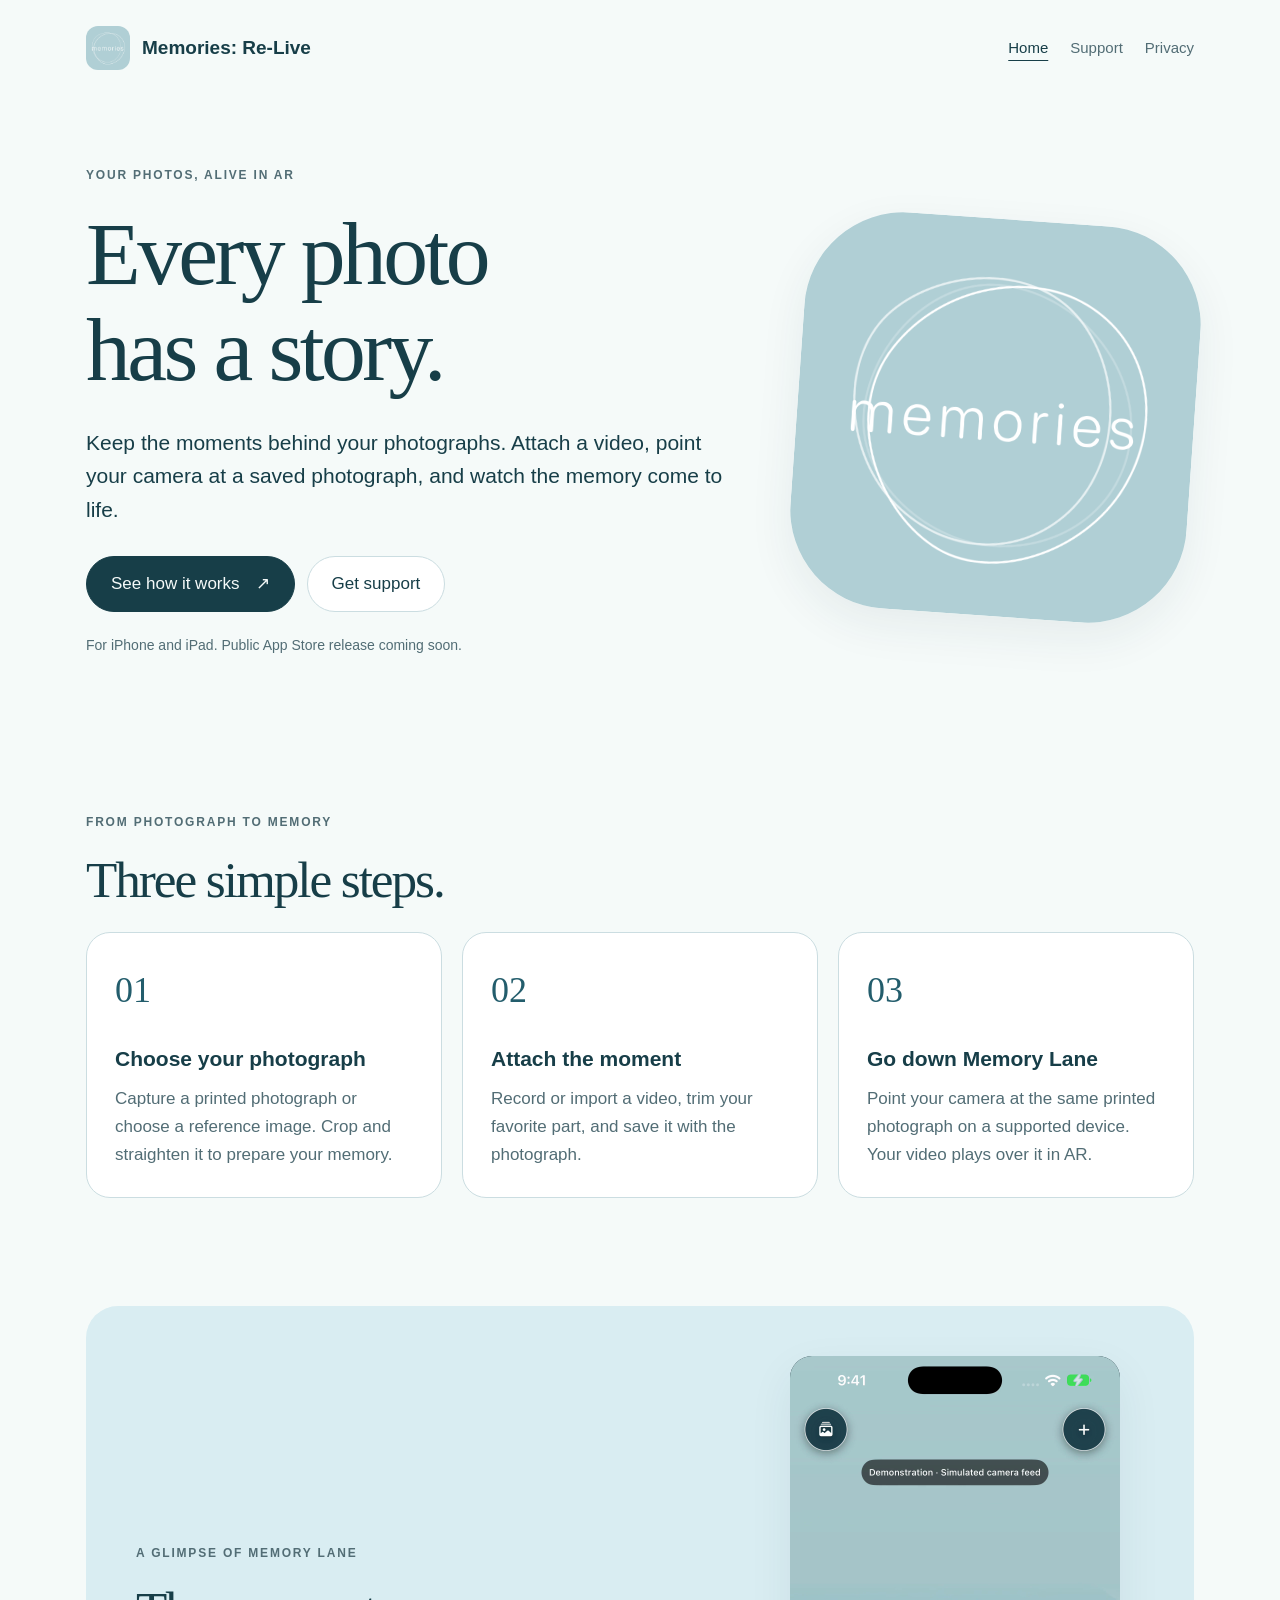
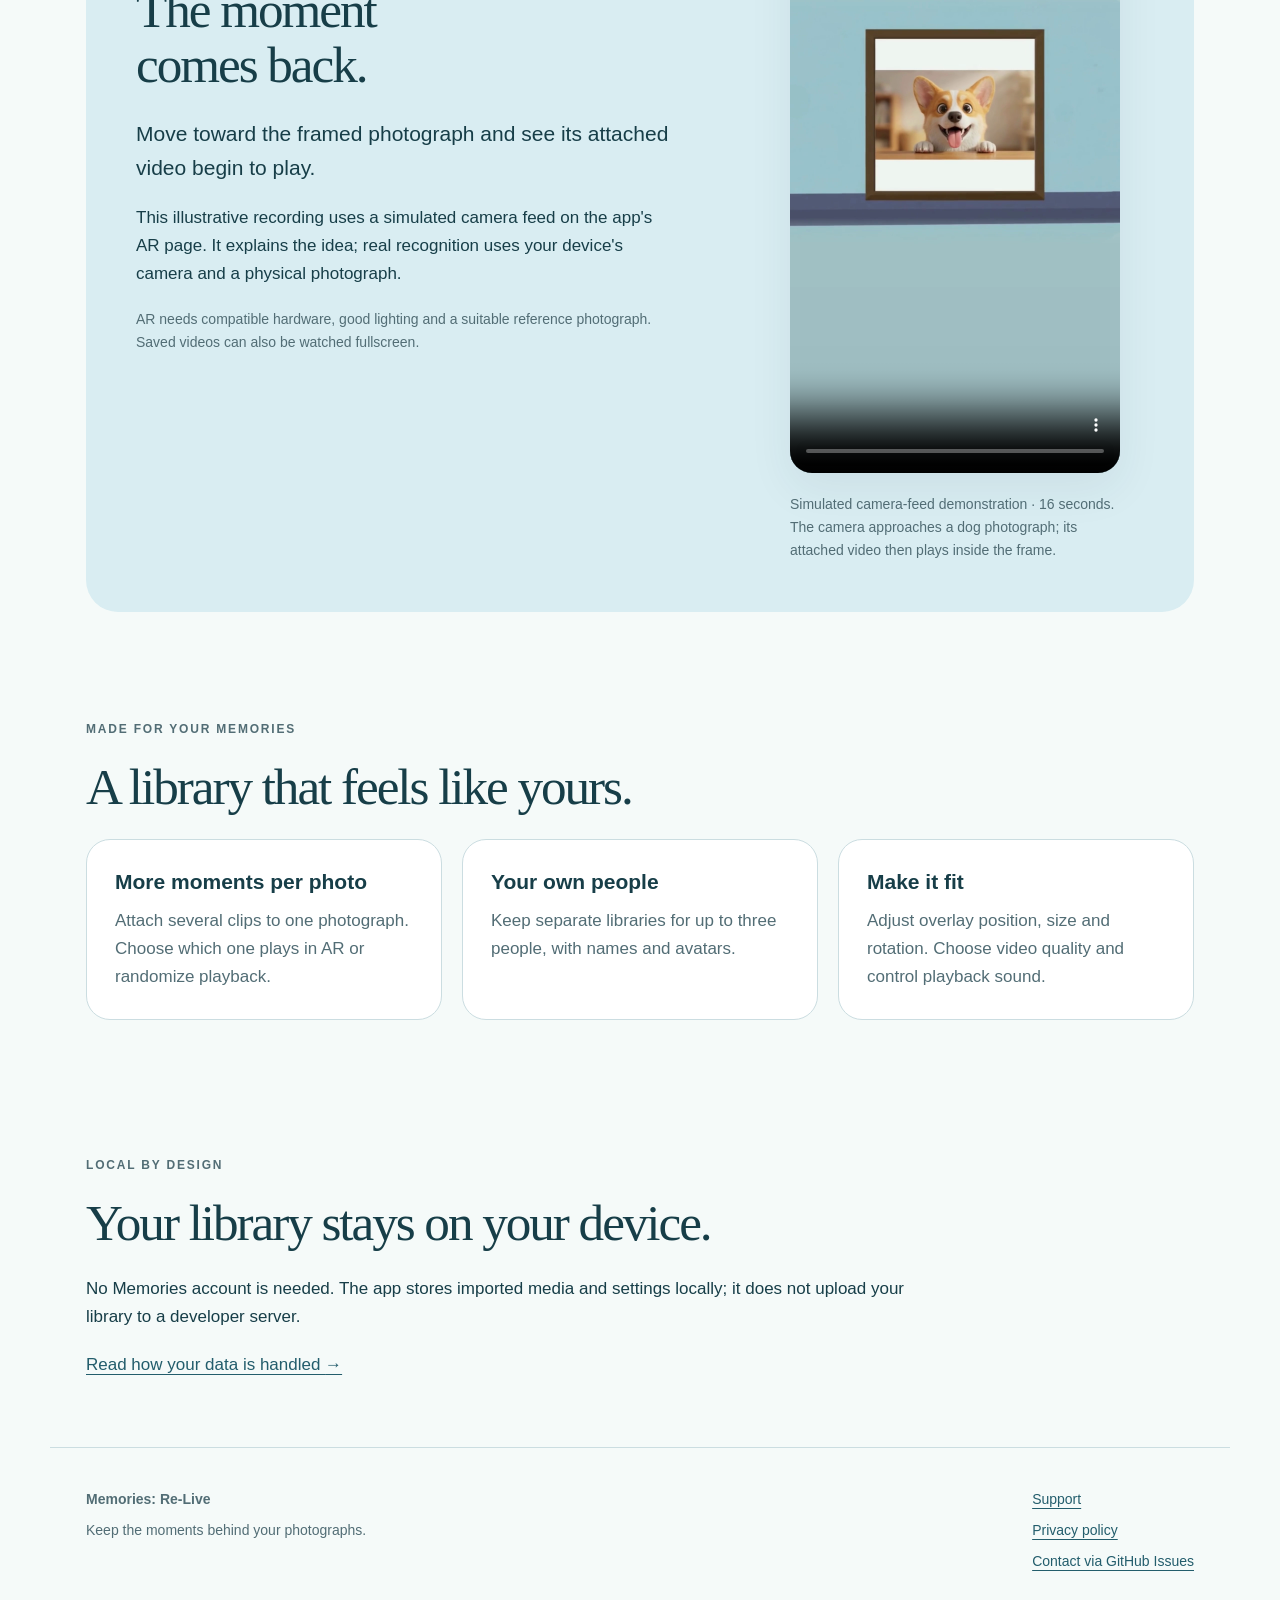
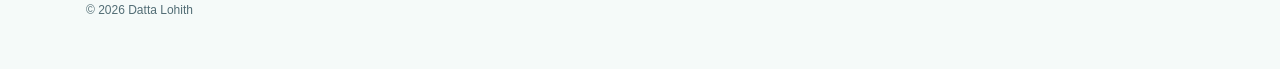
==== index.html @ 3590f0dd "Add Memories Re-Live marketing, privacy and support pages" ====
<!doctype html>
<html lang="en"><head><meta charset="utf-8"><meta name="viewport" content="width=device-width,initial-scale=1">
<title>Your Photos, Alive in AR · Memories: Re-Live</title><meta name="description" content="Connect photographs with videos and revisit your moments in augmented reality. Learn about Memories: Re-Live, privacy and support.">
<meta name="theme-color" content="#173e48"><link rel="icon" href="assets/app-icon.png" type="image/png">
<link rel="stylesheet" href="styles.css"><link rel="canonical" href="https://datta-lohith.github.io/memories-website/index.html"></head>
<body><a class="skip" href="#main">Skip to content</a>
<header class="site-header"><a class="brand" href="index.html"><img src="assets/app-icon.png" width="44" height="44" alt=""><span>Memories: Re-Live</span></a><nav aria-label="Main navigation"><a href="index.html" aria-current="page">Home</a><a href="support.html">Support</a><a href="privacy.html">Privacy</a></nav></header>
<main id="main">
<section class="hero"><div><p class="eyebrow">Your Photos, Alive in AR</p><h1>Every photo<br>has a story.</h1><p class="lead">Keep the moments behind your photographs. Attach a video, point your camera at a saved photograph, and watch the memory come to life.</p><div class="actions"><a class="button primary" href="#demo">See how it works <span aria-hidden="true">↗</span></a><a class="button" href="support.html">Get support</a></div><p class="small">For iPhone and iPad. Public App Store release coming soon.</p></div><div class="hero-mark"><img src="assets/app-icon.png" width="1024" height="1024" alt="Memories rings logo"></div></section>
<section aria-labelledby="how"><p class="eyebrow">From photograph to memory</p><h2 id="how">Three simple steps.</h2><div class="cards"><article><span class="step">01</span><h3>Choose your photograph</h3><p>Capture a printed photograph or choose a reference image. Crop and straighten it to prepare your memory.</p></article><article><span class="step">02</span><h3>Attach the moment</h3><p>Record or import a video, trim your favorite part, and save it with the photograph.</p></article><article><span class="step">03</span><h3>Go down Memory Lane</h3><p>Point your camera at the same printed photograph on a supported device. Your video plays over it in AR.</p></article></div></section>
<section class="demo-section" id="demo" aria-labelledby="demo-title"><div><p class="eyebrow">A glimpse of Memory Lane</p><h2 id="demo-title">The moment<br>comes back.</h2><p class="lead">Move toward the framed photograph and see its attached video begin to play.</p><p>This illustrative recording uses a simulated camera feed on the app's AR page. It explains the idea; real recognition uses your device's camera and a physical photograph.</p><p class="small">AR needs compatible hardware, good lighting and a suitable reference photograph. Saved videos can also be watched fullscreen.</p></div><figure class="demo"><video controls playsinline preload="none" poster="assets/demo-poster.png" aria-label="Demonstration of a dog video playing over a framed photograph"><source src="assets/memory-lane-demo.mp4" type="video/mp4">Your browser does not support embedded video. <a href="assets/memory-lane-demo.mp4">Download the demonstration</a>.</video><figcaption>Simulated camera-feed demonstration · 16 seconds. The camera approaches a dog photograph; its attached video then plays inside the frame.</figcaption></figure></section>
<section><p class="eyebrow">Made for your memories</p><h2>A library that feels like yours.</h2><div class="cards"><article><h3>More moments per photo</h3><p>Attach several clips to one photograph. Choose which one plays in AR or randomize playback.</p></article><article><h3>Your own people</h3><p>Keep separate libraries for up to three people, with names and avatars.</p></article><article><h3>Make it fit</h3><p>Adjust overlay position, size and rotation. Choose video quality and control playback sound.</p></article></div></section>
<section class="privacy-summary"><p class="eyebrow">Local by design</p><h2>Your library stays on your device.</h2><p>No Memories account is needed. The app stores imported media and settings locally; it does not upload your library to a developer server.</p><a href="privacy.html">Read how your data is handled <span aria-hidden="true">→</span></a></section></main>
<footer><div><strong>Memories: Re-Live</strong><p>Keep the moments behind your photographs.</p></div><div class="footer-links"><a href="support.html">Support</a><a href="privacy.html">Privacy policy</a><a href="https://github.com/Datta-Lohith/memories-website/issues">Contact via GitHub Issues</a></div><p class="copyright">© 2026 Datta Lohith</p></footer>
</body></html>
---- styles.css ----
:root{color-scheme:light dark;--bg:#f5faf9;--paper:#fff;--ink:#173e48;--muted:#526d75;--accent:#235d6c;--tint:#d9edf2;--line:#cbdde1;--shadow:0 16px 45px #173e4812}*{box-sizing:border-box}html{scroll-behavior:smooth;scroll-padding-top:24px}body{margin:0;background:var(--bg);color:var(--ink);font:17px/1.65 -apple-system,BlinkMacSystemFont,"Segoe UI",sans-serif}a{color:var(--accent);text-underline-offset:4px}h1,h2,h3,p{margin-top:0}h1,h2{font-family:Georgia,"Times New Roman",serif;font-weight:500;line-height:1.07;letter-spacing:-.04em}h1{font-size:clamp(48px,7vw,94px);margin-bottom:28px}h2{font-size:clamp(32px,4vw,52px);margin-bottom:24px}h3{font-size:21px;line-height:1.3;margin-bottom:12px}p{margin-bottom:20px}.site-header,main,footer{max-width:1180px;margin:auto}.site-header{display:flex;align-items:center;justify-content:space-between;gap:24px;padding:26px 36px}.brand{display:flex;align-items:center;gap:12px;color:var(--ink);text-decoration:none;font-size:19px;font-weight:650}.brand img{border-radius:12px}nav{display:flex;gap:22px;flex-wrap:wrap}nav a{color:var(--muted);text-decoration:none;font-size:15px}nav a[aria-current=page]{color:var(--ink);text-decoration:underline;text-underline-offset:7px}section{padding:68px 36px}.hero{display:grid;grid-template-columns:1.25fr .75fr;gap:50px;align-items:center;padding-top:70px}.hero-mark img{width:100%;height:auto;border-radius:25%;box-shadow:var(--shadow);transform:rotate(4deg)}.eyebrow{text-transform:uppercase;letter-spacing:.15em;font-size:12px;font-weight:700;color:var(--muted);margin-bottom:20px}.lead{font-size:21px;line-height:1.6;max-width:650px}.small,figcaption{font-size:14px;color:var(--muted)}.actions{display:flex;gap:12px;flex-wrap:wrap;margin:30px 0 22px}.button{display:inline-flex;gap:16px;align-items:center;justify-content:center;min-height:48px;padding:13px 24px;border:1px solid var(--line);border-radius:99px;text-decoration:none;color:var(--ink);background:var(--paper)}.primary{color:var(--bg);background:var(--ink);border-color:var(--ink)}.cards{display:grid;grid-template-columns:repeat(3,minmax(0,1fr));gap:20px}.cards article{padding:28px;border:1px solid var(--line);border-radius:24px;background:var(--paper)}.cards article p{margin:0;color:var(--muted)}.step{display:block;font-family:Georgia,serif;font-size:36px;margin-bottom:25px;color:var(--accent)}.demo-section{display:grid;grid-template-columns:1fr .7fr;gap:90px;align-items:center;background:var(--tint);border-radius:32px;margin:40px 36px;padding:50px}.demo{margin:0;max-width:330px;justify-self:center}.demo video{display:block;width:100%;height:auto;border-radius:22px;background:#0e232c;box-shadow:var(--shadow)}figcaption{margin-top:20px}.privacy-summary{max-width:900px}.document{max-width:880px;margin:auto;padding-top:65px}.document h2{font-family:inherit;font-size:26px;letter-spacing:-.02em;line-height:1.3;margin-top:45px}.document li{margin-bottom:12px}.notice{padding:24px 28px;border:1px solid var(--line);border-radius:22px;background:var(--tint);margin:30px 0}.notice p{margin:10px 0 0}details{border-bottom:1px solid var(--line);padding:18px 0}summary{cursor:pointer;font-weight:600}details p{margin:14px 0 0;color:var(--muted)}footer{padding:40px 36px;border-top:1px solid var(--line);display:grid;grid-template-columns:1fr 1fr;gap:20px;font-size:14px;color:var(--muted)}footer p{margin:8px 0}.footer-links{display:grid;justify-content:end;gap:8px}.copyright{grid-column:1/-1;font-size:12px}.skip{position:absolute;top:0;left:20px;transform:translateY(-110%);padding:10px 18px;background:var(--ink);color:var(--bg);z-index:2}.skip:focus{transform:translateY(0)}a:focus-visible,summary:focus-visible,video:focus-visible{outline:3px solid #ba794f;outline-offset:5px}@media(prefers-color-scheme:dark){:root{--bg:#0f242d;--paper:#17313b;--ink:#d9edf2;--muted:#a4c0c9;--accent:#a6d9e6;--tint:#1e3e49;--line:#36505b;--shadow:0 16px 45px #0003}}@media(max-width:760px){.site-header{align-items:flex-start;flex-direction:column;padding:22px 24px;gap:18px}section{padding:44px 24px}.hero{grid-template-columns:1fr;gap:35px;padding-top:35px}.hero-mark{max-width:230px;margin:10px auto}.cards{grid-template-columns:1fr}.demo-section{grid-template-columns:1fr;gap:30px;padding:32px 24px;margin:20px 16px}.document{padding-top:35px}.lead{font-size:19px}footer{grid-template-columns:1fr;padding:32px 24px}.footer-links{justify-content:start}nav{gap:24px}}@media(prefers-reduced-motion:reduce){html{scroll-behavior:auto}.hero-mark img{transform:none}}@media print{.site-header nav,.actions,.demo{display:none}body{color:#000;background:#fff;font-size:12pt}.document,section{padding:20px 0}.notice{background:none}footer{display:block}}
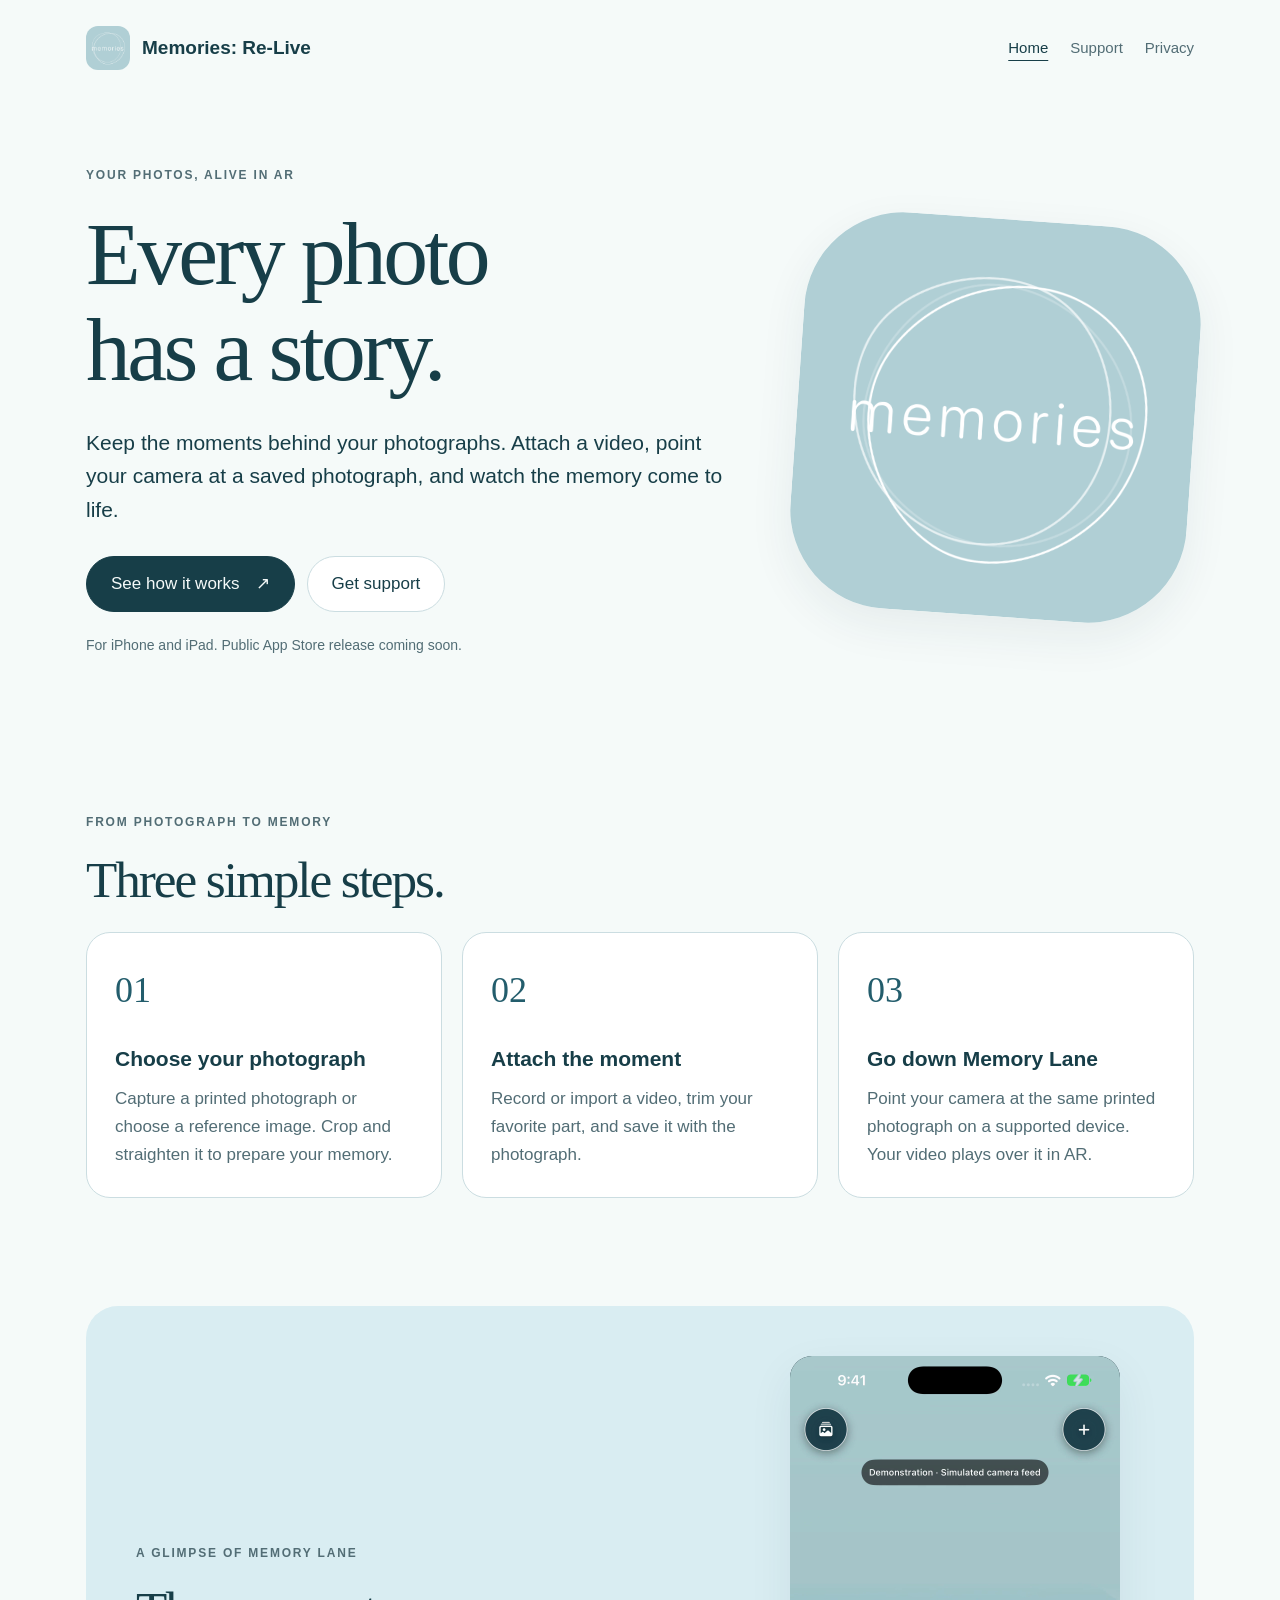
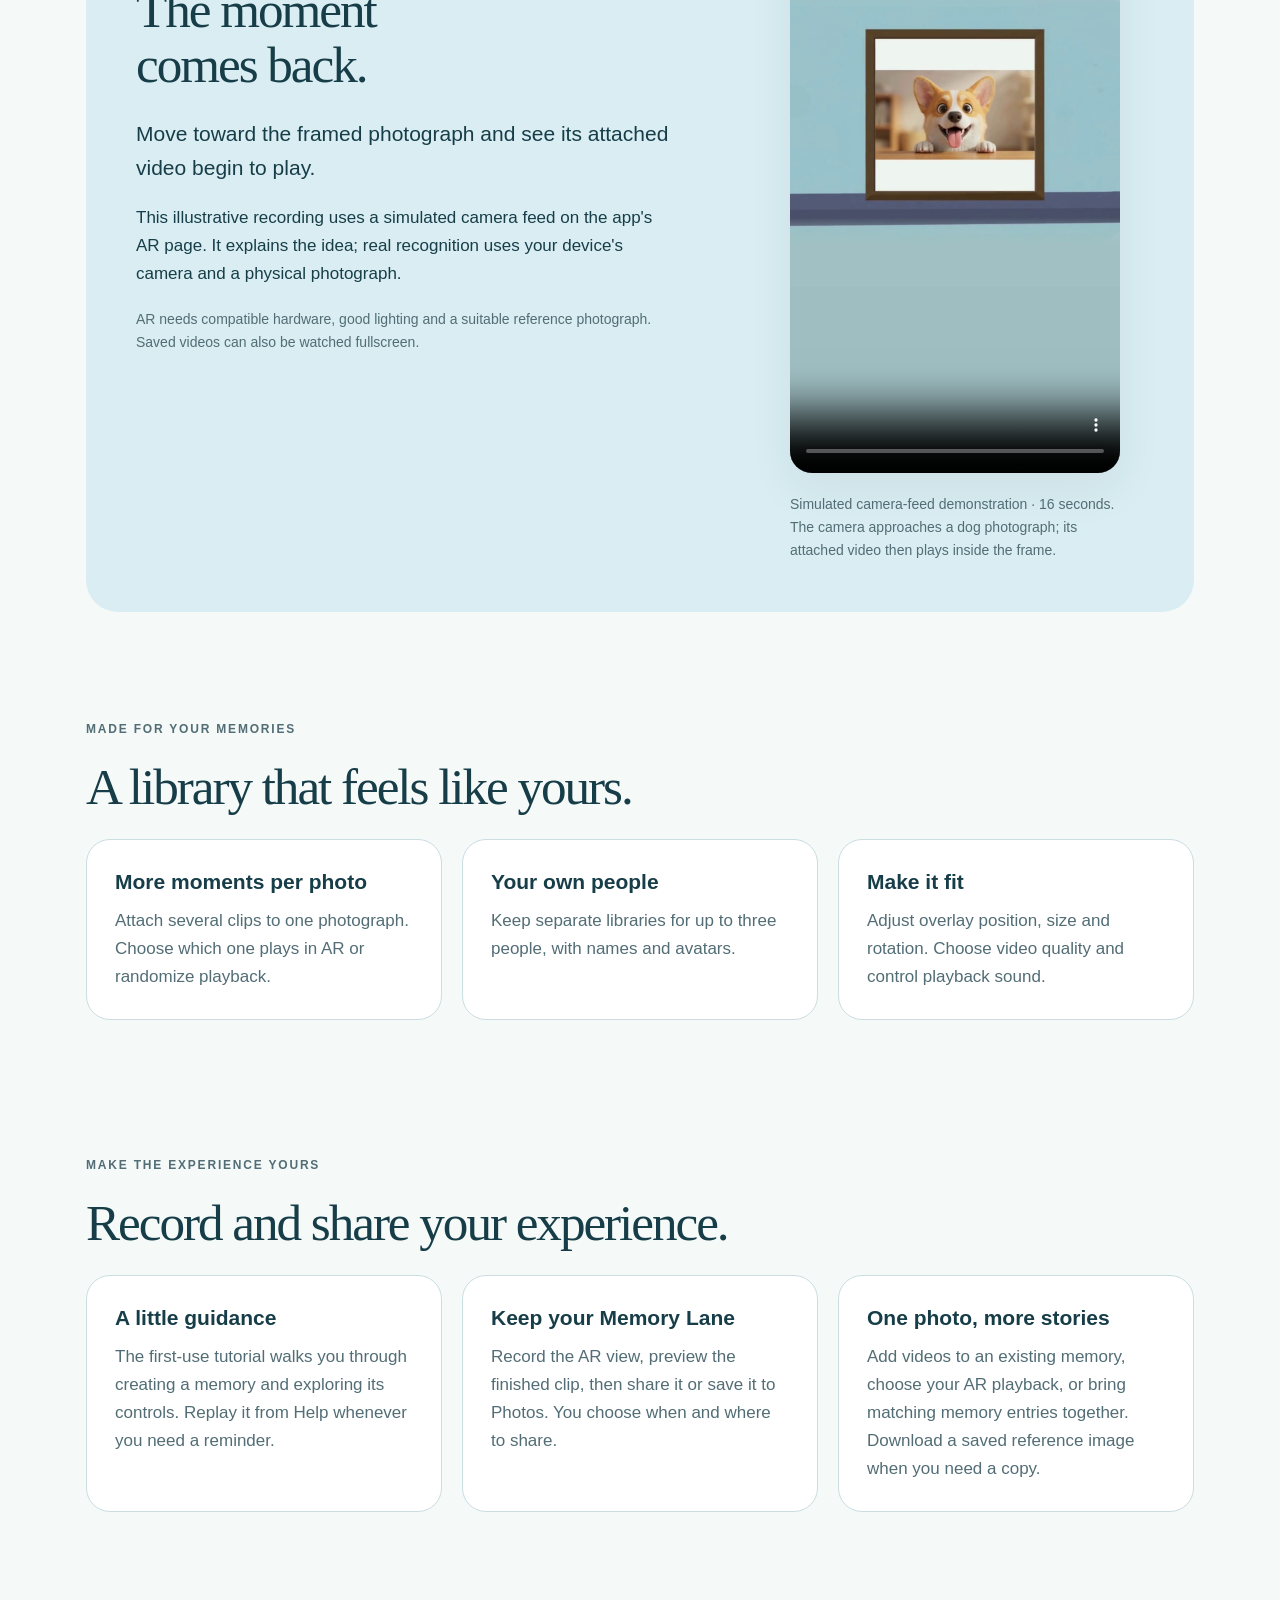
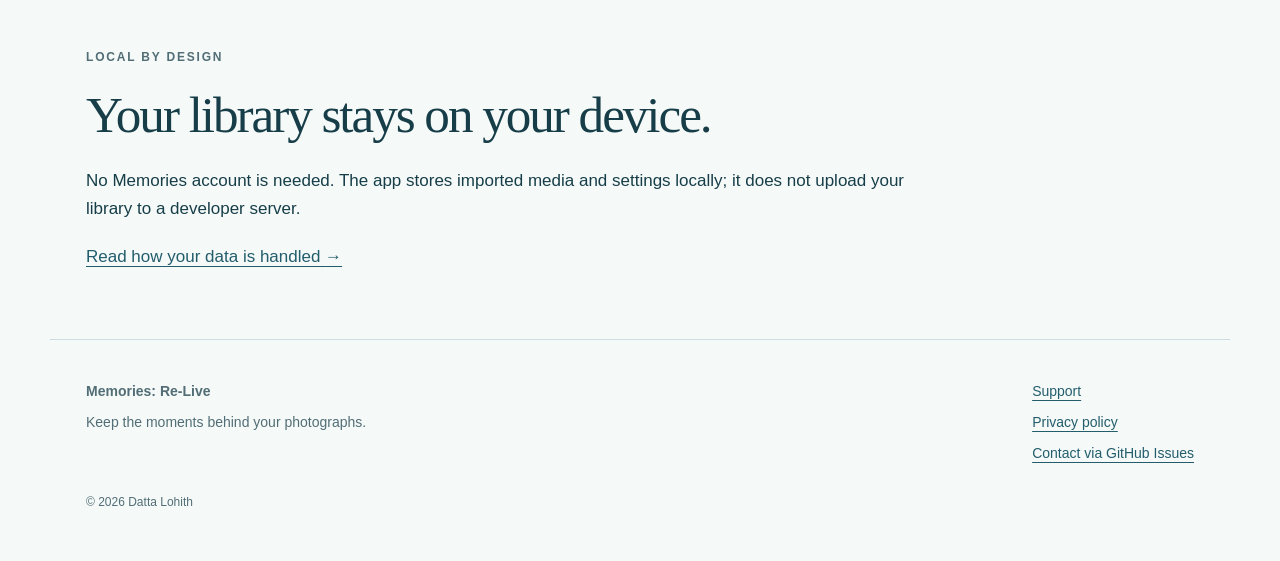
==== commit 2b2015c0: "Update support and privacy for Memories 9.4" ====
--- a/index.html
+++ b/index.html
@@ -10,6 +10,6 @@
 <section aria-labelledby="how"><p class="eyebrow">From photograph to memory</p><h2 id="how">Three simple steps.</h2><div class="cards"><article><span class="step">01</span><h3>Choose your photograph</h3><p>Capture a printed photograph or choose a reference image. Crop and straighten it to prepare your memory.</p></article><article><span class="step">02</span><h3>Attach the moment</h3><p>Record or import a video, trim your favorite part, and save it with the photograph.</p></article><article><span class="step">03</span><h3>Go down Memory Lane</h3><p>Point your camera at the same printed photograph on a supported device. Your video plays over it in AR.</p></article></div></section>
 <section class="demo-section" id="demo" aria-labelledby="demo-title"><div><p class="eyebrow">A glimpse of Memory Lane</p><h2 id="demo-title">The moment<br>comes back.</h2><p class="lead">Move toward the framed photograph and see its attached video begin to play.</p><p>This illustrative recording uses a simulated camera feed on the app's AR page. It explains the idea; real recognition uses your device's camera and a physical photograph.</p><p class="small">AR needs compatible hardware, good lighting and a suitable reference photograph. Saved videos can also be watched fullscreen.</p></div><figure class="demo"><video controls playsinline preload="none" poster="assets/demo-poster.png" aria-label="Demonstration of a dog video playing over a framed photograph"><source src="assets/memory-lane-demo.mp4" type="video/mp4">Your browser does not support embedded video. <a href="assets/memory-lane-demo.mp4">Download the demonstration</a>.</video><figcaption>Simulated camera-feed demonstration · 16 seconds. The camera approaches a dog photograph; its attached video then plays inside the frame.</figcaption></figure></section>
 <section><p class="eyebrow">Made for your memories</p><h2>A library that feels like yours.</h2><div class="cards"><article><h3>More moments per photo</h3><p>Attach several clips to one photograph. Choose which one plays in AR or randomize playback.</p></article><article><h3>Your own people</h3><p>Keep separate libraries for up to three people, with names and avatars.</p></article><article><h3>Make it fit</h3><p>Adjust overlay position, size and rotation. Choose video quality and control playback sound.</p></article></div></section>
-<section class="privacy-summary"><p class="eyebrow">Local by design</p><h2>Your library stays on your device.</h2><p>No Memories account is needed. The app stores imported media and settings locally; it does not upload your library to a developer server.</p><a href="privacy.html">Read how your data is handled <span aria-hidden="true">→</span></a></section></main>
+<section aria-labelledby="record-share"><p class="eyebrow">Make the experience yours</p><h2 id="record-share">Record and share your experience.</h2><div class="cards"><article><h3>A little guidance</h3><p>The first-use tutorial walks you through creating a memory and exploring its controls. Replay it from Help whenever you need a reminder.</p></article><article><h3>Keep your Memory Lane</h3><p>Record the AR view, preview the finished clip, then share it or save it to Photos. You choose when and where to share.</p></article><article><h3>One photo, more stories</h3><p>Add videos to an existing memory, choose your AR playback, or bring matching memory entries together. Download a saved reference image when you need a copy.</p></article></div></section><section class="privacy-summary"><p class="eyebrow">Local by design</p><h2>Your library stays on your device.</h2><p>No Memories account is needed. The app stores imported media and settings locally; it does not upload your library to a developer server.</p><a href="privacy.html">Read how your data is handled <span aria-hidden="true">→</span></a></section></main>
 <footer><div><strong>Memories: Re-Live</strong><p>Keep the moments behind your photographs.</p></div><div class="footer-links"><a href="support.html">Support</a><a href="privacy.html">Privacy policy</a><a href="https://github.com/Datta-Lohith/memories-website/issues">Contact via GitHub Issues</a></div><p class="copyright">© 2026 Datta Lohith</p></footer>
 </body></html>
